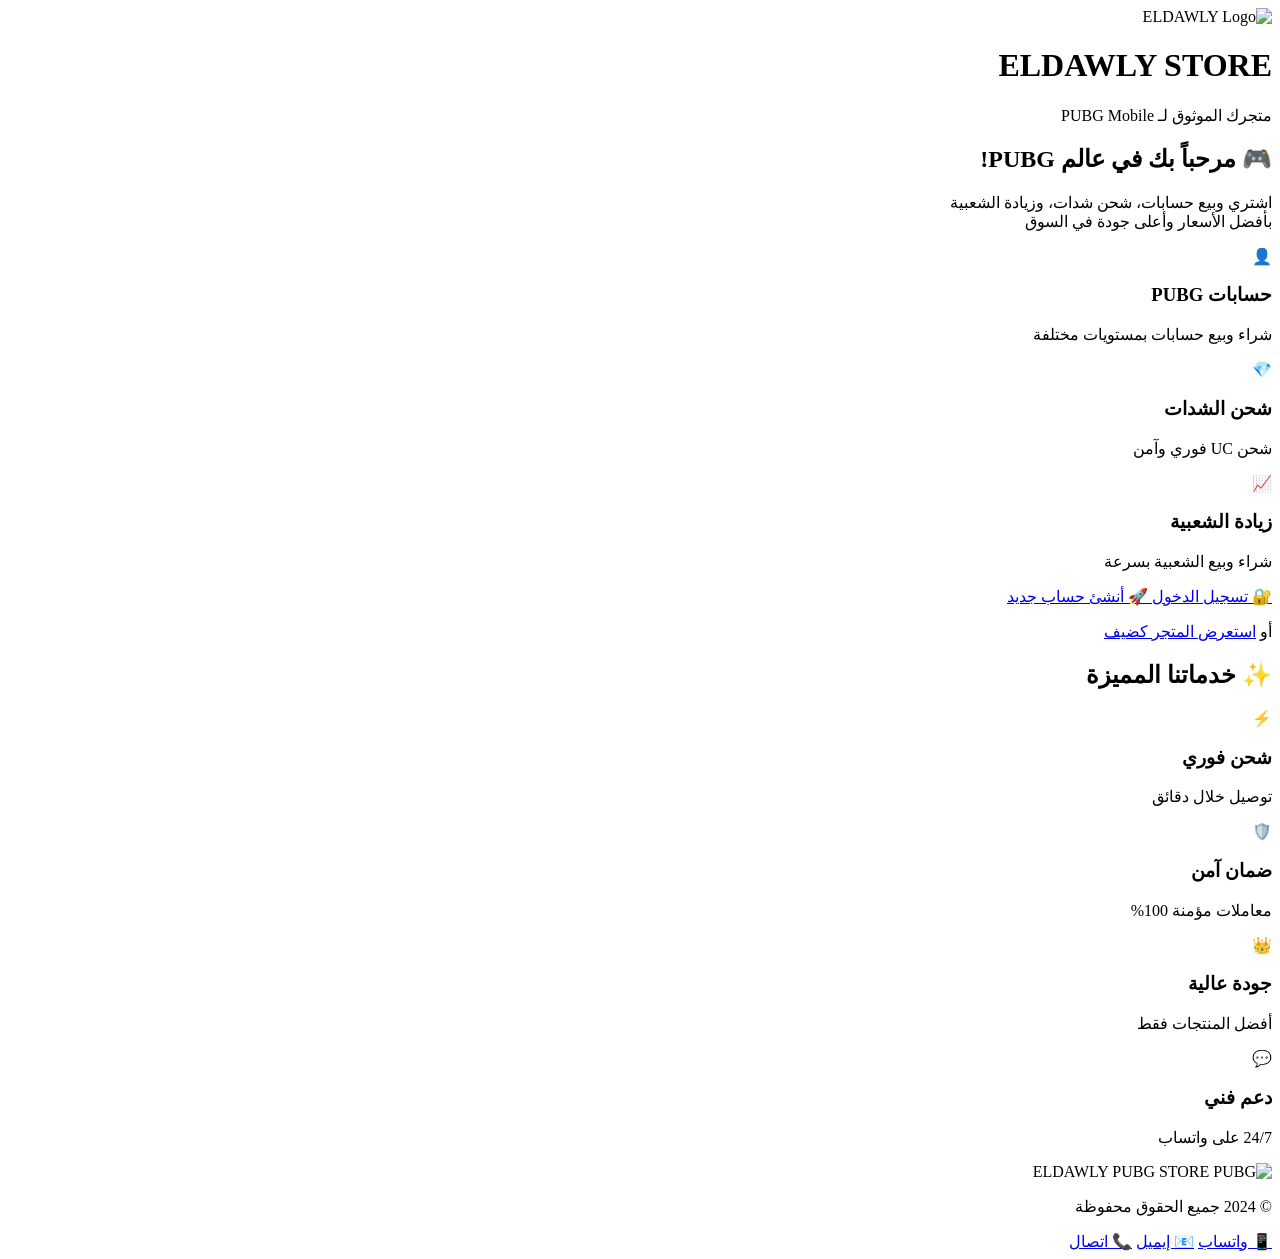
==== welcome.html @ d1674043 "Create welcome.html" ====
<!DOCTYPE html>
<html lang="ar" dir="rtl">
<head>
    <meta charset="UTF-8">
    <meta name="viewport" content="width=device-width, initial-scale=1.0">
    <title>ELDAWLY STORE - مرحباً</title>
    <link rel="stylesheet" href="assets/css/welcome.css">
    <link rel="icon" href="assets/images/favicon.ico">
</head>
<body>
    <!-- خلفية متحركة -->
    <div class="background-animation"></div>
    
    <!-- الشعار الرئيسي -->
    <header class="main-header">
        <div class="logo-section">
            <img src="assets/images/logo.png" alt="ELDAWLY Logo" class="welcome-logo">
            <h1 class="welcome-title">ELDAWLY <span class="highlight">STORE</span></h1>
            <p class="tagline">متجرك الموثوق لـ PUBG Mobile</p>
        </div>
    </header>
    
    <!-- محتوى الترحيب -->
    <main class="welcome-container">
        <div class="welcome-card">
            <h2 class="welcome-message">🎮 مرحباً بك في عالم PUBG!</h2>
            <p class="description">
                اشتري وبيع حسابات، شحن شدات، وزيادة الشعبية<br>
                بأفضل الأسعار وأعلى جودة في السوق
            </p>
            
            <div class="features-grid">
                <div class="feature">
                    <div class="feature-icon">👤</div>
                    <h3>حسابات PUBG</h3>
                    <p>شراء وبيع حسابات بمستويات مختلفة</p>
                </div>
                
                <div class="feature">
                    <div class="feature-icon">💎</div>
                    <h3>شحن الشدات</h3>
                    <p>شحن UC فوري وآمن</p>
                </div>
                
                <div class="feature">
                    <div class="feature-icon">📈</div>
                    <h3>زيادة الشعبية</h3>
                    <p>شراء وبيع الشعبية بسرعة</p>
                </div>
            </div>
            
            <!-- أزرار الاختيار -->
            <div class="action-buttons">
                <a href="login.html" class="btn btn-login">
                    <span class="btn-icon">🔐</span>
                    تسجيل الدخول
                </a>
                
                <a href="register.html" class="btn btn-register">
                    <span class="btn-icon">🚀</span>
                    أنشئ حساب جديد
                </a>
            </div>
            
            <p class="guest-text">
                أو <a href="main-dashboard.html" class="guest-link">استعرض المتجر كضيف</a>
            </p>
        </div>
    </main>
    
    <!-- قسم خدماتنا -->
    <section class="services-section">
        <h2 class="section-title">✨ خدماتنا المميزة</h2>
        <div class="services-grid">
            <div class="service">
                <div class="service-icon">⚡</div>
                <h3>شحن فوري</h3>
                <p>توصيل خلال دقائق</p>
            </div>
            
            <div class="service">
                <div class="service-icon">🛡️</div>
                <h3>ضمان آمن</h3>
                <p>معاملات مؤمنة 100%</p>
            </div>
            
            <div class="service">
                <div class="service-icon">👑</div>
                <h3>جودة عالية</h3>
                <p>أفضل المنتجات فقط</p>
            </div>
            
            <div class="service">
                <div class="service-icon">💬</div>
                <h3>دعم فني</h3>
                <p>24/7 على واتساب</p>
            </div>
        </div>
    </section>
    
    <!-- فوتر -->
    <footer class="welcome-footer">
        <div class="footer-content">
            <div class="footer-logo">
                <img src="assets/images/pubg-logo.png" alt="PUBG" width="40">
                <span>ELDAWLY PUBG STORE</span>
            </div>
            <p class="copyright">© 2024 جميع الحقوق محفوظة</p>
            <div class="social-links">
                <a href="#" class="social-link">📱 واتساب</a>
                <a href="#" class="social-link">📧 إيميل</a>
                <a href="#" class="social-link">📞 اتصال</a>
            </div>
        </div>
    </footer>

    <script src="assets/js/welcome.js"></script>
</body>
</html>
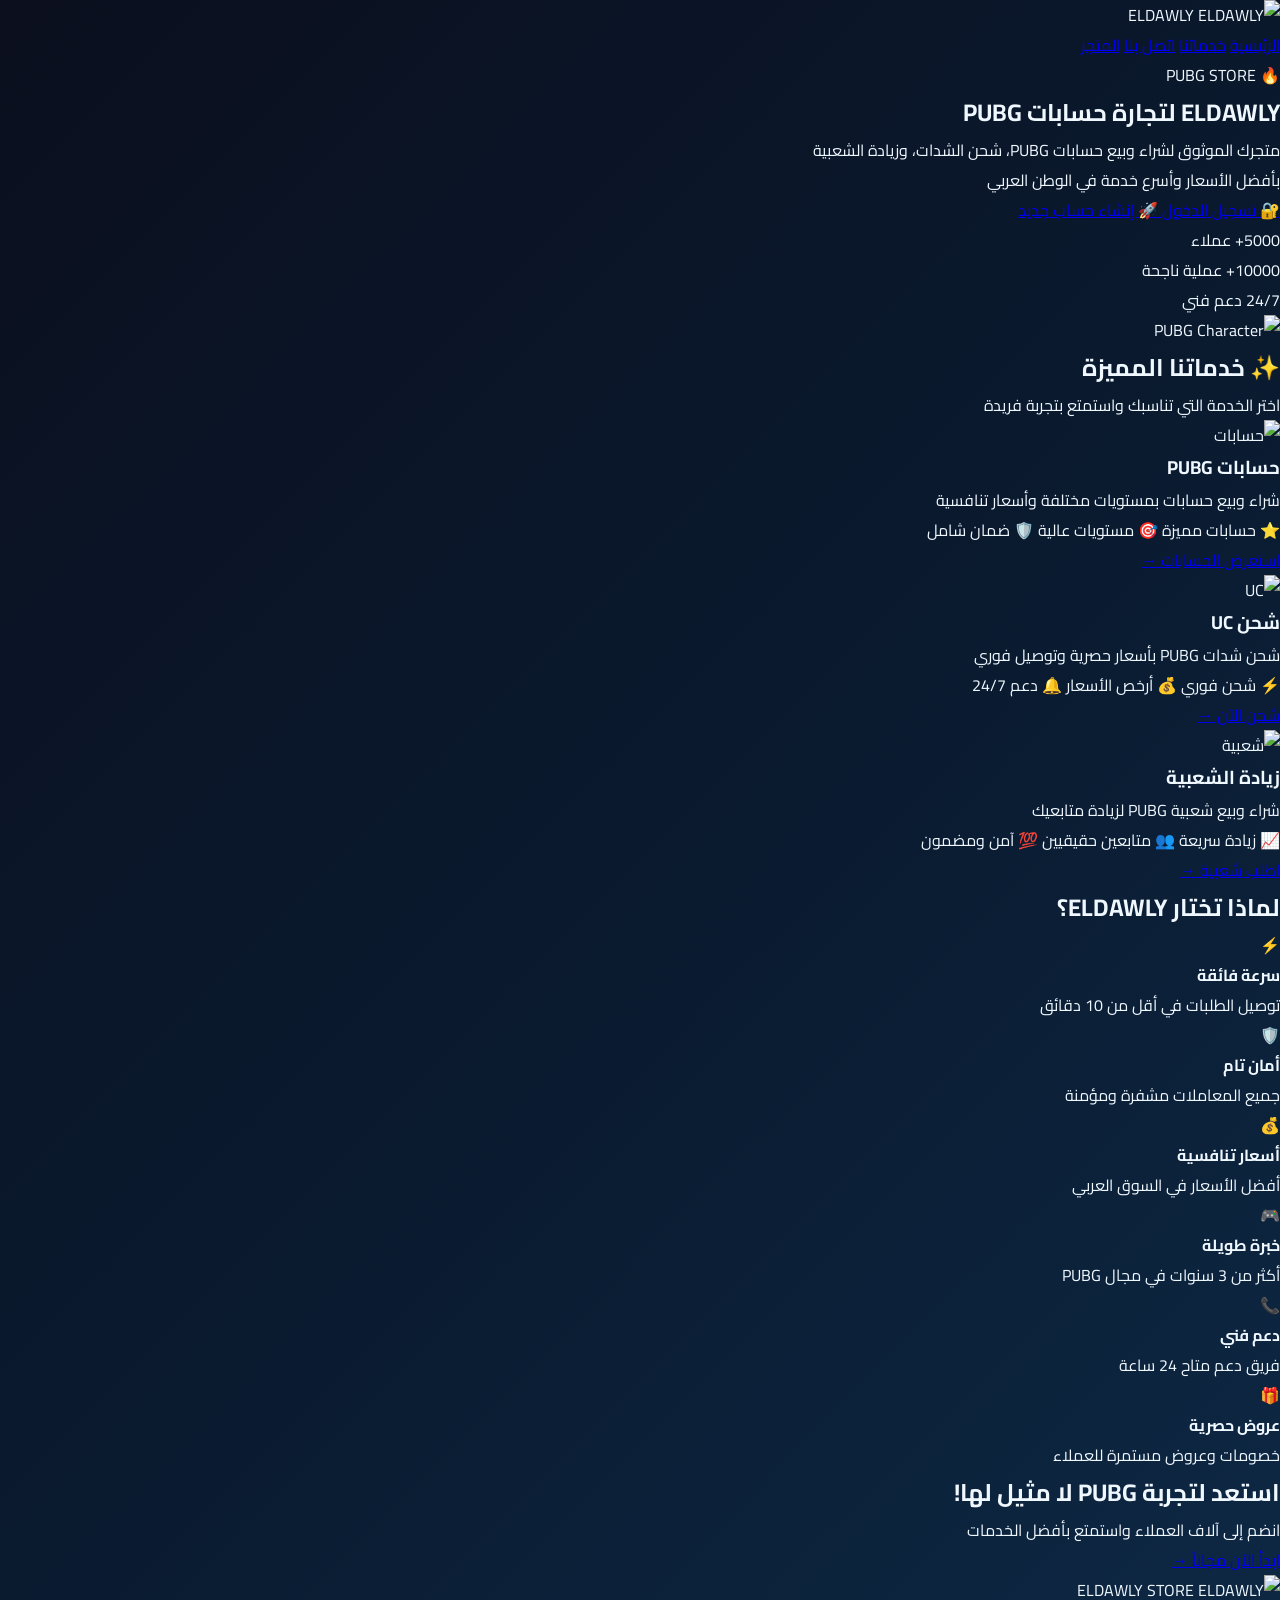
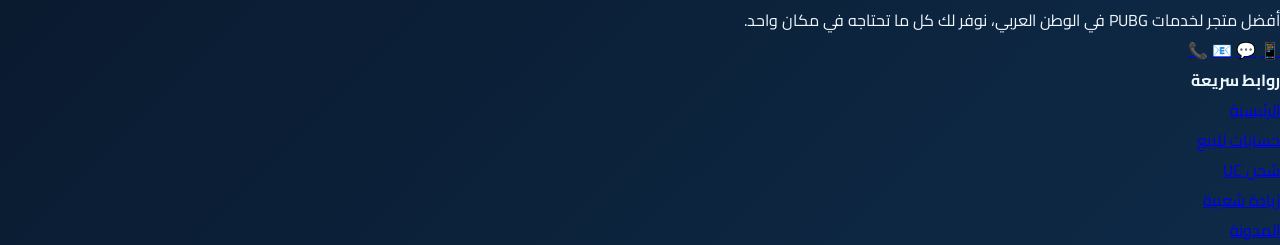
==== commit 9f45c72d: "Update welcome.html" ====
--- a/welcome.html
+++ b/welcome.html
@@ -3,117 +3,240 @@
 <head>
     <meta charset="UTF-8">
     <meta name="viewport" content="width=device-width, initial-scale=1.0">
-    <title>ELDAWLY STORE - مرحباً</title>
+    <title>ELDAWLY | مرحباً</title>
+    <link rel="stylesheet" href="assets/css/style.css">
     <link rel="stylesheet" href="assets/css/welcome.css">
-    <link rel="icon" href="assets/images/favicon.ico">
+    <link rel="icon" type="image/png" href="assets/images/logo.png">
 </head>
 <body>
-    <!-- خلفية متحركة -->
-    <div class="background-animation"></div>
-    
-    <!-- الشعار الرئيسي -->
-    <header class="main-header">
-        <div class="logo-section">
-            <img src="assets/images/logo.png" alt="ELDAWLY Logo" class="welcome-logo">
-            <h1 class="welcome-title">ELDAWLY <span class="highlight">STORE</span></h1>
-            <p class="tagline">متجرك الموثوق لـ PUBG Mobile</p>
+    <!-- جسيمات الخلفية -->
+    <div id="particles-js"></div>
+    
+    <!-- عناصر خلفية -->
+    <div class="welcome-bg">
+        <div class="bg-grid"></div>
+        <div class="bg-glow"></div>
+    </div>
+    
+    <!-- شريط علوي -->
+    <nav class="welcome-nav">
+        <div class="nav-container">
+            <div class="nav-logo">
+                <img src="assets/images/logo.png" alt="ELDAWLY" class="nav-logo-img">
+                <span>ELDAWLY</span>
+            </div>
+            <div class="nav-links">
+                <a href="#" class="nav-link">الرئيسية</a>
+                <a href="#" class="nav-link">خدماتنا</a>
+                <a href="#" class="nav-link">اتصل بنا</a>
+                <a href="#" class="nav-link special">المتجر</a>
+            </div>
         </div>
-    </header>
-    
-    <!-- محتوى الترحيب -->
-    <main class="welcome-container">
-        <div class="welcome-card">
-            <h2 class="welcome-message">🎮 مرحباً بك في عالم PUBG!</h2>
-            <p class="description">
-                اشتري وبيع حسابات، شحن شدات، وزيادة الشعبية<br>
-                بأفضل الأسعار وأعلى جودة في السوق
-            </p>
+    </nav>
+    
+    <!-- المحتوى الرئيسي -->
+    <main class="welcome-main">
+        <!-- قسم الترحيب -->
+        <section class="hero-section">
+            <div class="hero-content">
+                <div class="hero-badge">🔥 PUBG STORE</div>
+                <h1 class="hero-title">
+                    <span class="hero-title-line">ELDAWLY</span>
+                    <span class="hero-title-gradient">لتجارة حسابات PUBG</span>
+                </h1>
+                <p class="hero-description">
+                    متجرك الموثوق لشراء وبيع حسابات PUBG، شحن الشدات، وزيادة الشعبية<br>
+                    بأفضل الأسعار وأسرع خدمة في الوطن العربي
+                </p>
+                
+                <!-- أزرار الإجراء -->
+                <div class="hero-buttons">
+                    <a href="login.html" class="btn btn-primary">
+                        <span class="btn-icon">🔐</span>
+                        تسجيل الدخول
+                    </a>
+                    <a href="register.html" class="btn btn-secondary">
+                        <span class="btn-icon">🚀</span>
+                        إنشاء حساب جديد
+                    </a>
+                </div>
+                
+                <!-- إحصائيات سريعة -->
+                <div class="hero-stats">
+                    <div class="stat-item">
+                        <span class="stat-number">5000+</span>
+                        <span class="stat-label">عملاء</span>
+                    </div>
+                    <div class="stat-item">
+                        <span class="stat-number">10000+</span>
+                        <span class="stat-label">عملية ناجحة</span>
+                    </div>
+                    <div class="stat-item">
+                        <span class="stat-number">24/7</span>
+                        <span class="stat-label">دعم فني</span>
+                    </div>
+                </div>
+            </div>
+            
+            <!-- صورة توضيحية -->
+            <div class="hero-image">
+                <div class="hero-image-glow"></div>
+                <img src="assets/images/pubg-character.png" alt="PUBG Character" class="floating-image">
+            </div>
+        </section>
+        
+        <!-- قسم الخدمات -->
+        <section class="services-section">
+            <div class="section-header">
+                <h2 class="section-title">✨ خدماتنا المميزة</h2>
+                <p class="section-subtitle">اختر الخدمة التي تناسبك واستمتع بتجربة فريدة</p>
+            </div>
+            
+            <div class="services-grid">
+                <!-- بطاقة حسابات -->
+                <div class="service-card" data-service="accounts">
+                    <div class="service-icon-wrapper">
+                        <div class="service-icon-glow"></div>
+                        <img src="assets/icons/account-icon.svg" alt="حسابات" class="service-icon">
+                    </div>
+                    <h3 class="service-title">حسابات PUBG</h3>
+                    <p class="service-description">شراء وبيع حسابات بمستويات مختلفة وأسعار تنافسية</p>
+                    <div class="service-features">
+                        <span class="feature-tag">⭐ حسابات مميزة</span>
+                        <span class="feature-tag">🎯 مستويات عالية</span>
+                        <span class="feature-tag">🛡️ ضمان شامل</span>
+                    </div>
+                    <a href="#" class="service-link">استعرض الحسابات →</a>
+                </div>
+                
+                <!-- بطاقة شدات -->
+                <div class="service-card" data-service="uc">
+                    <div class="service-icon-wrapper">
+                        <div class="service-icon-glow"></div>
+                        <img src="assets/icons/uc-icon.svg" alt="UC" class="service-icon">
+                    </div>
+                    <h3 class="service-title">شحن UC</h3>
+                    <p class="service-description">شحن شدات PUBG بأسعار حصرية وتوصيل فوري</p>
+                    <div class="service-features">
+                        <span class="feature-tag">⚡ شحن فوري</span>
+                        <span class="feature-tag">💰 أرخص الأسعار</span>
+                        <span class="feature-tag">🔔 دعم 24/7</span>
+                    </div>
+                    <a href="#" class="service-link">شحن الآن →</a>
+                </div>
+                
+                <!-- بطاقة شعبية -->
+                <div class="service-card" data-service="popularity">
+                    <div class="service-icon-wrapper">
+                        <div class="service-icon-glow"></div>
+                        <img src="assets/icons/popularity-icon.svg" alt="شعبية" class="service-icon">
+                    </div>
+                    <h3 class="service-title">زيادة الشعبية</h3>
+                    <p class="service-description">شراء وبيع شعبية PUBG لزيادة متابعيك</p>
+                    <div class="service-features">
+                        <span class="feature-tag">📈 زيادة سريعة</span>
+                        <span class="feature-tag">👥 متابعين حقيقيين</span>
+                        <span class="feature-tag">💯 آمن ومضمون</span>
+                    </div>
+                    <a href="#" class="service-link">اطلب شعبية →</a>
+                </div>
+            </div>
+        </section>
+        
+        <!-- قسم المزايا -->
+        <section class="features-section">
+            <h2 class="section-title centered">لماذا تختار ELDAWLY؟</h2>
             
             <div class="features-grid">
-                <div class="feature">
-                    <div class="feature-icon">👤</div>
-                    <h3>حسابات PUBG</h3>
-                    <p>شراء وبيع حسابات بمستويات مختلفة</p>
-                </div>
-                
-                <div class="feature">
-                    <div class="feature-icon">💎</div>
-                    <h3>شحن الشدات</h3>
-                    <p>شحن UC فوري وآمن</p>
-                </div>
-                
-                <div class="feature">
-                    <div class="feature-icon">📈</div>
-                    <h3>زيادة الشعبية</h3>
-                    <p>شراء وبيع الشعبية بسرعة</p>
-                </div>
-            </div>
-            
-            <!-- أزرار الاختيار -->
-            <div class="action-buttons">
-                <a href="login.html" class="btn btn-login">
-                    <span class="btn-icon">🔐</span>
-                    تسجيل الدخول
+                <div class="feature-item">
+                    <div class="feature-icon-circle">
+                        <span>⚡</span>
+                    </div>
+                    <h4>سرعة فائقة</h4>
+                    <p>توصيل الطلبات في أقل من 10 دقائق</p>
+                </div>
+                
+                <div class="feature-item">
+                    <div class="feature-icon-circle">
+                        <span>🛡️</span>
+                    </div>
+                    <h4>أمان تام</h4>
+                    <p>جميع المعاملات مشفرة ومؤمنة</p>
+                </div>
+                
+                <div class="feature-item">
+                    <div class="feature-icon-circle">
+                        <span>💰</span>
+                    </div>
+                    <h4>أسعار تنافسية</h4>
+                    <p>أفضل الأسعار في السوق العربي</p>
+                </div>
+                
+                <div class="feature-item">
+                    <div class="feature-icon-circle">
+                        <span>🎮</span>
+                    </div>
+                    <h4>خبرة طويلة</h4>
+                    <p>أكثر من 3 سنوات في مجال PUBG</p>
+                </div>
+                
+                <div class="feature-item">
+                    <div class="feature-icon-circle">
+                        <span>📞</span>
+                    </div>
+                    <h4>دعم فني</h4>
+                    <p>فريق دعم متاح 24 ساعة</p>
+                </div>
+                
+                <div class="feature-item">
+                    <div class="feature-icon-circle">
+                        <span>🎁</span>
+                    </div>
+                    <h4>عروض حصرية</h4>
+                    <p>خصومات وعروض مستمرة للعملاء</p>
+                </div>
+            </div>
+        </section>
+        
+        <!-- قسم التطبيق -->
+        <section class="cta-section">
+            <div class="cta-content">
+                <h2>استعد لتجربة PUBG لا مثيل لها!</h2>
+                <p>انضم إلى آلاف العملاء واستمتع بأفضل الخدمات</p>
+                <a href="register.html" class="btn btn-cta">
+                    ابدأ الآن مجاناً
+                    <span class="btn-arrow">→</span>
                 </a>
-                
-                <a href="register.html" class="btn btn-register">
-                    <span class="btn-icon">🚀</span>
-                    أنشئ حساب جديد
-                </a>
-            </div>
-            
-            <p class="guest-text">
-                أو <a href="main-dashboard.html" class="guest-link">استعرض المتجر كضيف</a>
-            </p>
-        </div>
+            </div>
+        </section>
     </main>
     
-    <!-- قسم خدماتنا -->
-    <section class="services-section">
-        <h2 class="section-title">✨ خدماتنا المميزة</h2>
-        <div class="services-grid">
-            <div class="service">
-                <div class="service-icon">⚡</div>
-                <h3>شحن فوري</h3>
-                <p>توصيل خلال دقائق</p>
-            </div>
-            
-            <div class="service">
-                <div class="service-icon">🛡️</div>
-                <h3>ضمان آمن</h3>
-                <p>معاملات مؤمنة 100%</p>
-            </div>
-            
-            <div class="service">
-                <div class="service-icon">👑</div>
-                <h3>جودة عالية</h3>
-                <p>أفضل المنتجات فقط</p>
-            </div>
-            
-            <div class="service">
-                <div class="service-icon">💬</div>
-                <h3>دعم فني</h3>
-                <p>24/7 على واتساب</p>
-            </div>
-        </div>
-    </section>
-    
-    <!-- فوتر -->
+    <!-- الفوتر -->
     <footer class="welcome-footer">
         <div class="footer-content">
-            <div class="footer-logo">
-                <img src="assets/images/pubg-logo.png" alt="PUBG" width="40">
-                <span>ELDAWLY PUBG STORE</span>
-            </div>
-            <p class="copyright">© 2024 جميع الحقوق محفوظة</p>
-            <div class="social-links">
-                <a href="#" class="social-link">📱 واتساب</a>
-                <a href="#" class="social-link">📧 إيميل</a>
-                <a href="#" class="social-link">📞 اتصال</a>
-            </div>
-        </div>
-    </footer>
-
-    <script src="assets/js/welcome.js"></script>
-</body>
-</html>
+            <div class="footer-section">
+                <div class="footer-logo">
+                    <img src="assets/images/logo.png" alt="ELDAWLY">
+                    <span>ELDAWLY STORE</span>
+                </div>
+                <p class="footer-description">أفضل متجر لخدمات PUBG في الوطن العربي، نوفر لك كل ما تحتاجه في مكان واحد.</p>
+                <div class="social-icons">
+                    <a href="#" class="social-icon">📱</a>
+                    <a href="#" class="social-icon">💬</a>
+                    <a href="#" class="social-icon">📧</a>
+                    <a href="#" class="social-icon">📞</a>
+                </div>
+            </div>
+            
+            <div class="footer-section">
+                <h4>روابط سريعة</h4>
+                <ul class="footer-links">
+                    <li><a href="#">الرئيسية</a></li>
+                    <li><a href="#">حسابات للبيع</a></li>
+                    <li><a href="#">شحن UC</a></li>
+                    <li><a href="#">زيادة شعبية</a></li>
+                    <li><a href="#">المدونة</a></li>
+                </ul>
+            </div>
+            
+            <div
--- a/assets/css/style.css
+++ b/assets/css/style.css
@@ -0,0 +1,79 @@
+/* style.css - التنسيقات المشتركة */
+
+/* استيراد خطوط عصرية */
+@import url('https://fonts.googleapis.com/css2?family=Cairo:wght@300;400;600;700;900&display=swap');
+
+/* متغيرات الألوان - تدرجات زرقاء مذهلة */
+:root {
+    --primary-dark: #0B0F1E;      /* أسود مزرق عميق */
+    --primary-deep: #0A1A2F;      /* أزرق غامق جداً */
+    --primary-navy: #0E2A47;      /* أزرق داكن */
+    --primary-blue: #1A4B7A;      /* أزرق متوسط */
+    --primary-light: #2E7EB0;     /* أزرق فاتح */
+    --primary-glow: #3A9BDF;       /* أزرق متوهج */
+    --accent-cyan: #00E5FF;        /* سيان نيون */
+    --accent-blue: #2979FF;        /* أزرق ناصع */
+    --glow-effect: #4DB8FF;        /* توهج أزرق */
+    --text-light: #F0F8FF;         /* نص فاتح */
+    --text-dim: #B0D0FF;           /* نص خافت */
+    --glass-bg: rgba(16, 30, 50, 0.7);
+    --glass-border: rgba(0, 229, 255, 0.3);
+}
+
+/* reset وتنسيقات أساسية */
+* {
+    margin: 0;
+    padding: 0;
+    box-sizing: border-box;
+}
+
+body {
+    font-family: 'Cairo', sans-serif;
+    background: linear-gradient(135deg, var(--primary-dark), var(--primary-deep), var(--primary-navy));
+    color: var(--text-light);
+    min-height: 100vh;
+    overflow-x: hidden;
+    position: relative;
+}
+
+/* خلفية متحركة بالجسيمات */
+#particles-js {
+    position: fixed;
+    top: 0;
+    left: 0;
+    width: 100%;
+    height: 100%;
+    z-index: -1;
+}
+
+/* تأثير الزجاج المطور */
+.glass-card {
+    background: rgba(10, 25, 47, 0.3);
+    backdrop-filter: blur(12px);
+    -webkit-backdrop-filter: blur(12px);
+    border: 1px solid rgba(0, 229, 255, 0.15);
+    border-radius: 20px;
+    box-shadow: 0 8px 32px rgba(0, 0, 0, 0.4);
+}
+
+/* أنيميشن شائع */
+@keyframes float {
+    0%, 100% { transform: translateY(0px); }
+    50% { transform: translateY(-10px); }
+}
+
+@keyframes pulse-glow {
+    0%, 100% { filter: drop-shadow(0 0 15px rgba(0, 229, 255, 0.5)); }
+    50% { filter: drop-shadow(0 0 30px rgba(41, 121, 255, 0.8)); }
+}
+
+@keyframes rotate {
+    from { transform: rotate(0deg); }
+    to { transform: rotate(360deg); }
+}
+
+@keyframes shine {
+    0% { left: -100%; }
+    20% { left: 100%; }
+    100% { left: 100%; }
+}
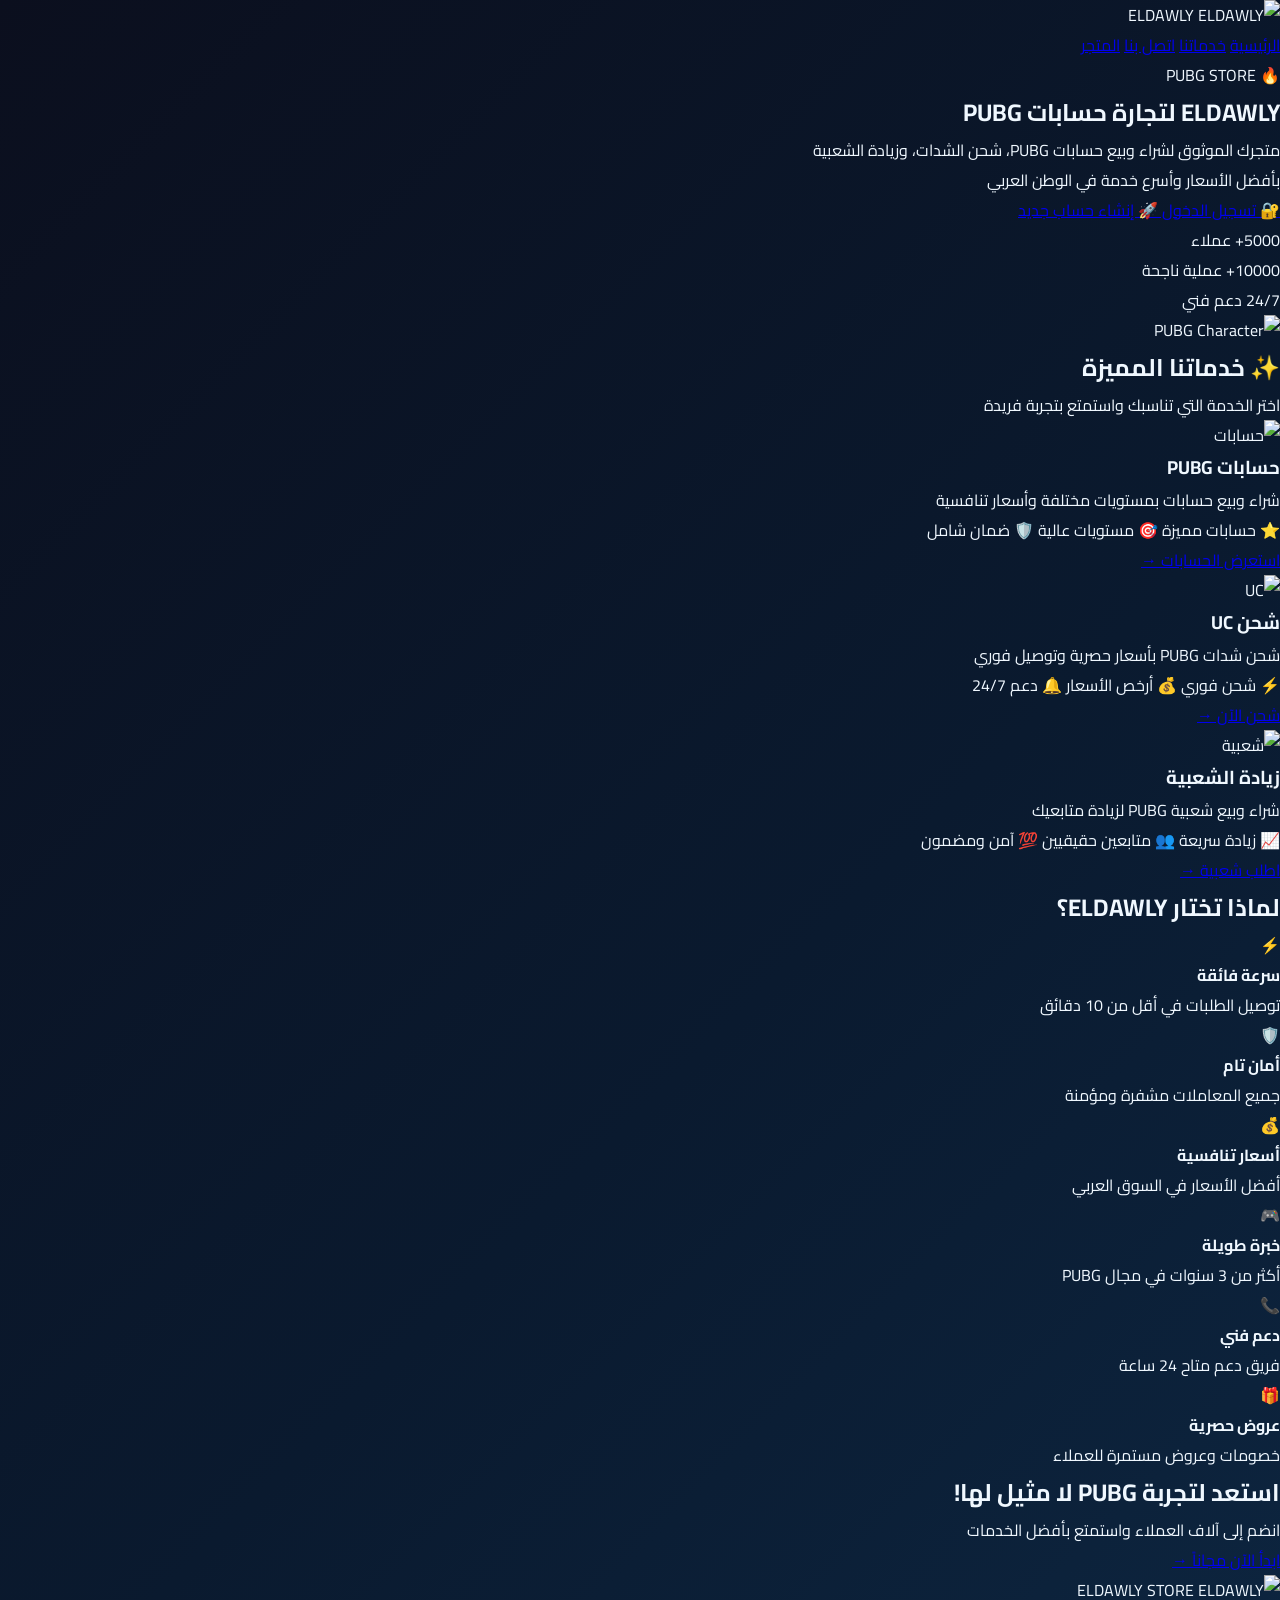
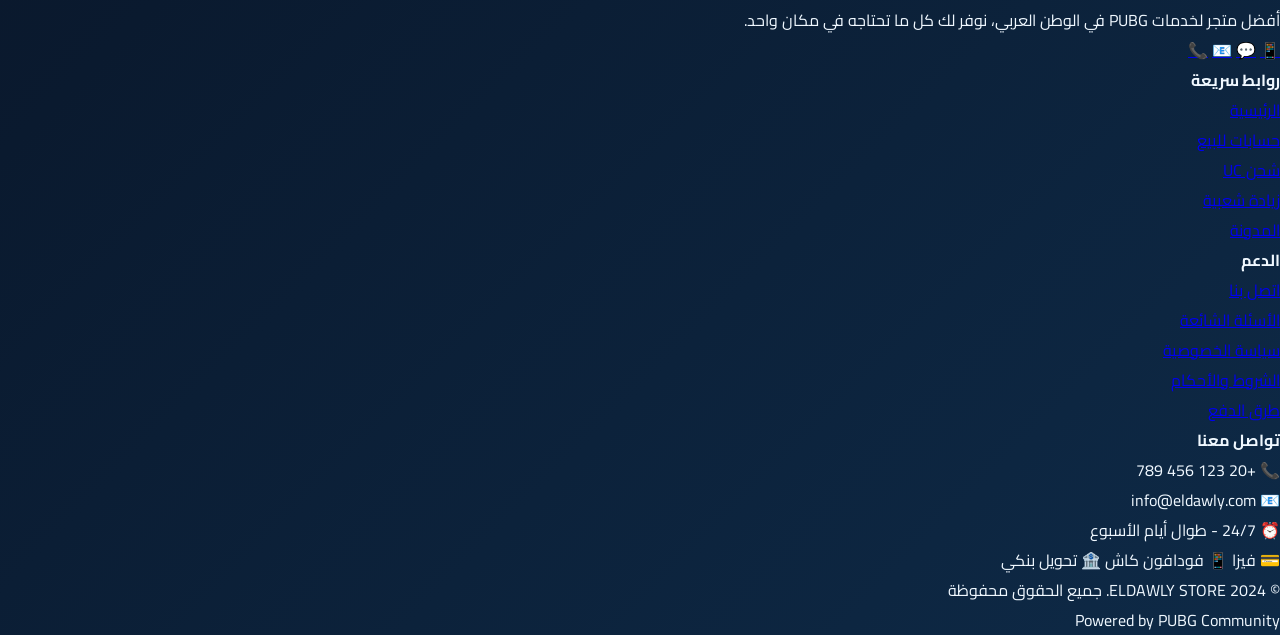
==== commit d7f54b2c: "Update welcome.html" ====
--- a/welcome.html
+++ b/welcome.html
@@ -239,4 +239,39 @@
                 </ul>
             </div>
             
-            <div
+            <div class="footer-section">
+                <h4>الدعم</h4>
+                <ul class="footer-links">
+                    <li><a href="#">اتصل بنا</a></li>
+                    <li><a href="#">الأسئلة الشائعة</a></li>
+                    <li><a href="#">سياسة الخصوصية</a></li>
+                    <li><a href="#">الشروط والأحكام</a></li>
+                    <li><a href="#">طرق الدفع</a></li>
+                </ul>
+            </div>
+            
+            <div class="footer-section">
+                <h4>تواصل معنا</h4>
+                <div class="contact-info">
+                    <p>📞 +20 123 456 789</p>
+                    <p>📧 info@eldawly.com</p>
+                    <p>⏰ 24/7 - طوال أيام الأسبوع</p>
+                </div>
+                <div class="payment-methods">
+                    <span>💳 فيزا</span>
+                    <span>📱 فودافون كاش</span>
+                    <span>🏦 تحويل بنكي</span>
+                </div>
+            </div>
+        </div>
+        
+        <div class="footer-bottom">
+            <p>© 2024 ELDAWLY STORE. جميع الحقوق محفوظة</p>
+            <p>Powered by PUBG Community</p>
+        </div>
+    </footer>
+
+    <script src="https://cdn.jsdelivr.net/particles.js/2.0.0/particles.min.js"></script>
+    <script src="assets/js/welcome.js"></script>
+</body>
+</html>
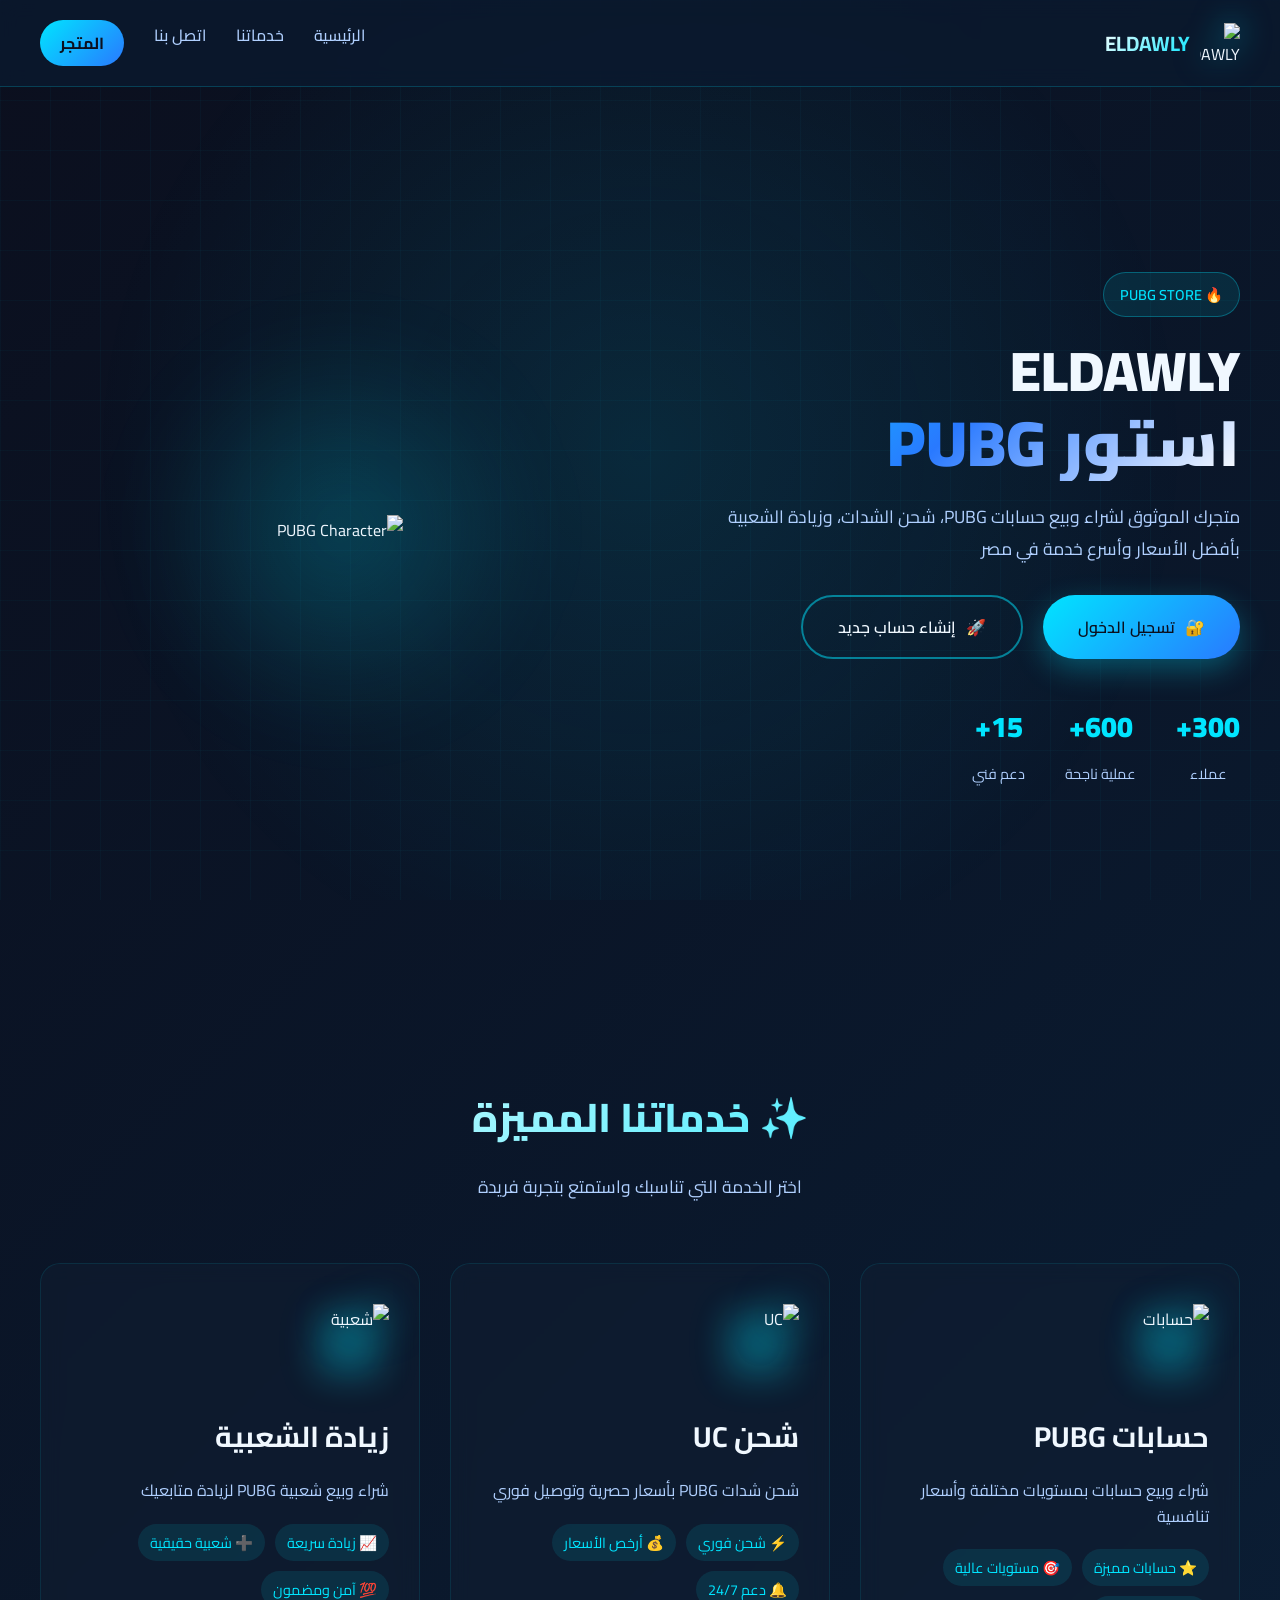
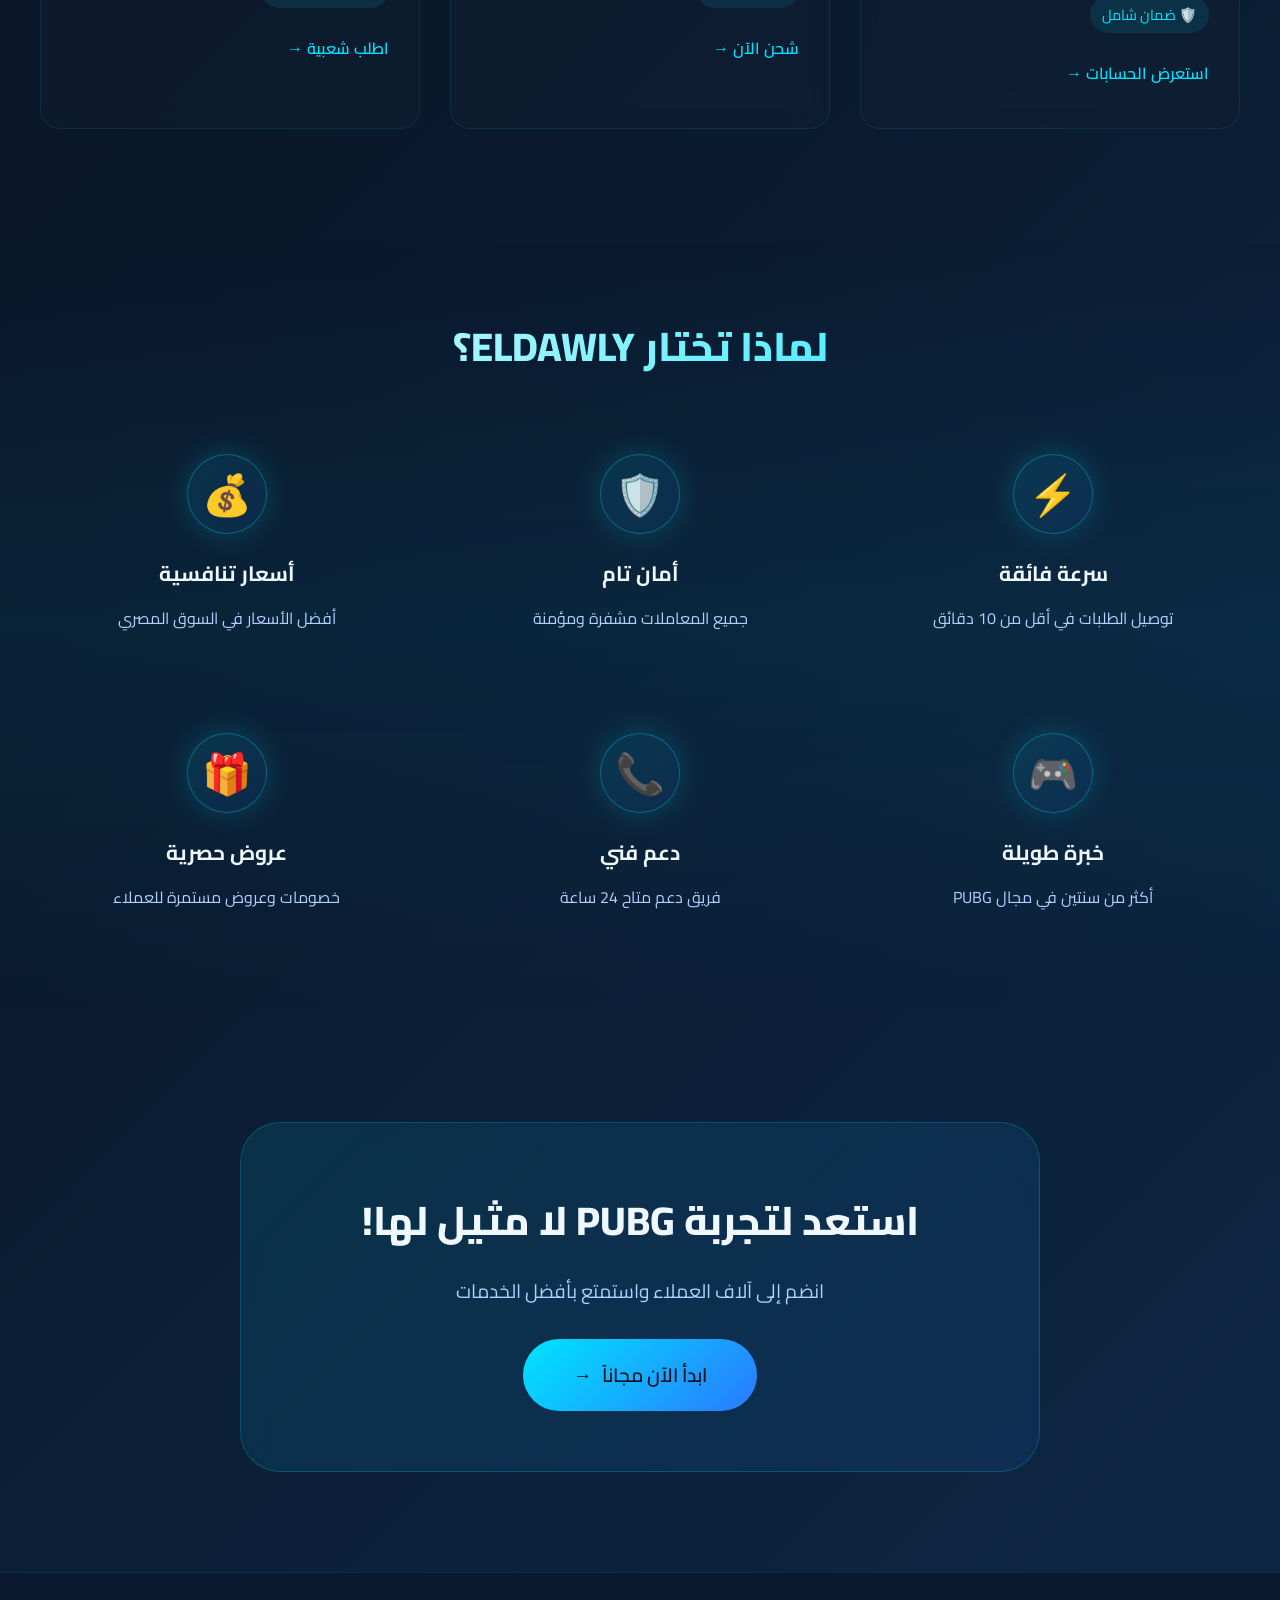
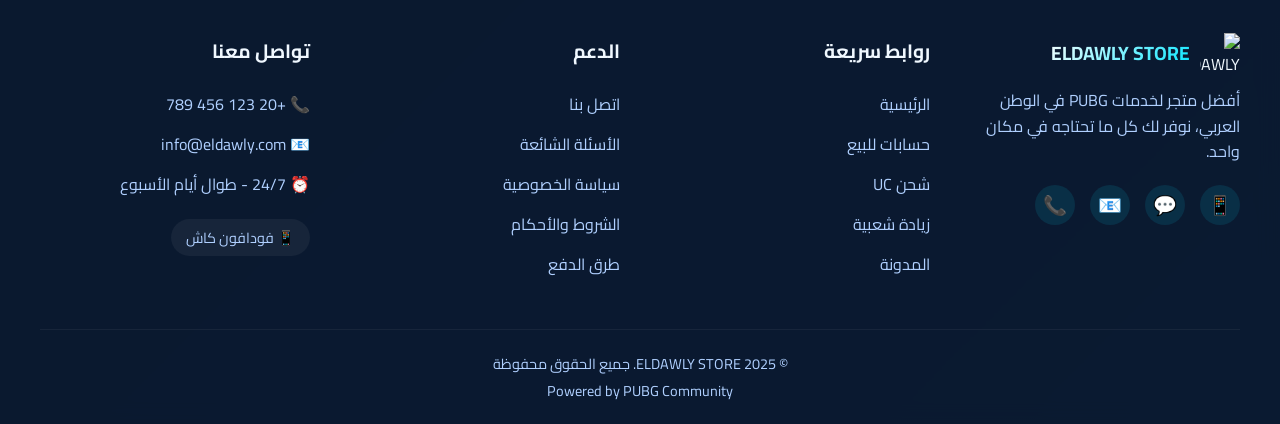
==== commit bbd239d0: "Update welcome.html" ====
--- a/welcome.html
+++ b/welcome.html
@@ -42,11 +42,11 @@
                 <div class="hero-badge">🔥 PUBG STORE</div>
                 <h1 class="hero-title">
                     <span class="hero-title-line">ELDAWLY</span>
-                    <span class="hero-title-gradient">لتجارة حسابات PUBG</span>
+                    <span class="hero-title-gradient"> استور PUBG</span>
                 </h1>
                 <p class="hero-description">
                     متجرك الموثوق لشراء وبيع حسابات PUBG، شحن الشدات، وزيادة الشعبية<br>
-                    بأفضل الأسعار وأسرع خدمة في الوطن العربي
+                    بأفضل الأسعار وأسرع خدمة في مصر
                 </p>
                 
                 <!-- أزرار الإجراء -->
@@ -64,11 +64,11 @@
                 <!-- إحصائيات سريعة -->
                 <div class="hero-stats">
                     <div class="stat-item">
-                        <span class="stat-number">5000+</span>
+                        <span class="stat-number">500+</span>
                         <span class="stat-label">عملاء</span>
                     </div>
                     <div class="stat-item">
-                        <span class="stat-number">10000+</span>
+                        <span class="stat-number">1000+</span>
                         <span class="stat-label">عملية ناجحة</span>
                     </div>
                     <div class="stat-item">
@@ -135,7 +135,7 @@
                     <p class="service-description">شراء وبيع شعبية PUBG لزيادة متابعيك</p>
                     <div class="service-features">
                         <span class="feature-tag">📈 زيادة سريعة</span>
-                        <span class="feature-tag">👥 متابعين حقيقيين</span>
+                        <span class="feature-tag">➕  شعبية حقيقية</span>
                         <span class="feature-tag">💯 آمن ومضمون</span>
                     </div>
                     <a href="#" class="service-link">اطلب شعبية →</a>
@@ -169,7 +169,7 @@
                         <span>💰</span>
                     </div>
                     <h4>أسعار تنافسية</h4>
-                    <p>أفضل الأسعار في السوق العربي</p>
+                    <p>أفضل الأسعار في السوق المصري</p>
                 </div>
                 
                 <div class="feature-item">
@@ -177,7 +177,7 @@
                         <span>🎮</span>
                     </div>
                     <h4>خبرة طويلة</h4>
-                    <p>أكثر من 3 سنوات في مجال PUBG</p>
+                    <p>أكثر من سنتين في مجال PUBG</p>
                 </div>
                 
                 <div class="feature-item">
@@ -258,15 +258,13 @@
                     <p>⏰ 24/7 - طوال أيام الأسبوع</p>
                 </div>
                 <div class="payment-methods">
-                    <span>💳 فيزا</span>
                     <span>📱 فودافون كاش</span>
-                    <span>🏦 تحويل بنكي</span>
                 </div>
             </div>
         </div>
         
         <div class="footer-bottom">
-            <p>© 2024 ELDAWLY STORE. جميع الحقوق محفوظة</p>
+            <p>© 2025 ELDAWLY STORE. جميع الحقوق محفوظة</p>
             <p>Powered by PUBG Community</p>
         </div>
     </footer>
--- a/assets/css/welcome.css
+++ b/assets/css/welcome.css
@@ -0,0 +1,748 @@
+/* welcome.css - تصميم متطور ومذهل */
+
+/* خلفية الصفحة */
+.welcome-bg {
+    position: fixed;
+    top: 0;
+    left: 0;
+    width: 100%;
+    height: 100%;
+    z-index: -1;
+    overflow: hidden;
+}
+
+.bg-grid {
+    position: absolute;
+    top: 0;
+    left: 0;
+    width: 100%;
+    height: 100%;
+    background-image: 
+        linear-gradient(rgba(0, 229, 255, 0.03) 1px, transparent 1px),
+        linear-gradient(90deg, rgba(0, 229, 255, 0.03) 1px, transparent 1px);
+    background-size: 50px 50px;
+    animation: gridMove 20s linear infinite;
+}
+
+.bg-glow {
+    position: absolute;
+    top: 50%;
+    left: 50%;
+    transform: translate(-50%, -50%);
+    width: 100%;
+    height: 100%;
+    background: radial-gradient(circle at center, rgba(0, 229, 255, 0.1) 0%, transparent 70%);
+}
+
+@keyframes gridMove {
+    0% { transform: translate(0, 0); }
+    100% { transform: translate(50px, 50px); }
+}
+
+/* شريط التنقل */
+.welcome-nav {
+    position: fixed;
+    top: 0;
+    left: 0;
+    width: 100%;
+    padding: 20px 0;
+    background: rgba(10, 25, 47, 0.8);
+    backdrop-filter: blur(10px);
+    z-index: 100;
+    border-bottom: 1px solid rgba(0, 229, 255, 0.2);
+}
+
+.nav-container {
+    max-width: 1400px;
+    margin: 0 auto;
+    display: flex;
+    justify-content: space-between;
+    align-items: center;
+    padding: 0 40px;
+}
+
+.nav-logo {
+    display: flex;
+    align-items: center;
+    gap: 10px;
+}
+
+.nav-logo-img {
+    width: 40px;
+    height: 40px;
+    filter: drop-shadow(0 0 15px rgba(0, 229, 255, 0.5));
+}
+
+.nav-logo span {
+    font-size: 1.3rem;
+    font-weight: 700;
+    background: linear-gradient(135deg, #fff, var(--accent-cyan));
+    -webkit-background-clip: text;
+    -webkit-text-fill-color: transparent;
+}
+
+.nav-links {
+    display: flex;
+    gap: 30px;
+}
+
+.nav-link {
+    color: var(--text-dim);
+    text-decoration: none;
+    font-size: 1rem;
+    font-weight: 500;
+    transition: all 0.3s;
+    position: relative;
+}
+
+.nav-link::after {
+    content: '';
+    position: absolute;
+    bottom: -5px;
+    left: 0;
+    width: 0;
+    height: 2px;
+    background: linear-gradient(90deg, var(--accent-cyan), transparent);
+    transition: width 0.3s;
+}
+
+.nav-link:hover {
+    color: var(--text-light);
+}
+
+.nav-link:hover::after {
+    width: 100%;
+}
+
+.nav-link.special {
+    background: linear-gradient(135deg, var(--accent-cyan), var(--accent-blue));
+    color: var(--primary-dark);
+    padding: 8px 20px;
+    border-radius: 50px;
+    font-weight: 700;
+}
+
+.nav-link.special::after {
+    display: none;
+}
+
+/* القسم الرئيسي */
+.welcome-main {
+    margin-top: 80px;
+}
+
+.hero-section {
+    min-height: 100vh;
+    display: flex;
+    align-items: center;
+    justify-content: space-between;
+    padding: 0 40px;
+    max-width: 1400px;
+    margin: 0 auto;
+    position: relative;
+}
+
+.hero-content {
+    flex: 1;
+    max-width: 600px;
+}
+
+.hero-badge {
+    display: inline-block;
+    padding: 8px 16px;
+    background: rgba(0, 229, 255, 0.1);
+    border: 1px solid rgba(0, 229, 255, 0.3);
+    border-radius: 50px;
+    color: var(--accent-cyan);
+    font-size: 0.9rem;
+    font-weight: 600;
+    margin-bottom: 20px;
+}
+
+.hero-title {
+    font-size: 3.5rem;
+    font-weight: 900;
+    line-height: 1.2;
+    margin-bottom: 20px;
+}
+
+.hero-title-line {
+    display: block;
+    color: var(--text-light);
+}
+
+.hero-title-gradient {
+    display: block;
+    background: linear-gradient(135deg, var(--accent-cyan), var(--accent-blue), #fff);
+    -webkit-background-clip: text;
+    -webkit-text-fill-color: transparent;
+    background-clip: text;
+    font-size: 4rem;
+}
+
+.hero-description {
+    color: var(--text-dim);
+    font-size: 1.1rem;
+    line-height: 1.8;
+    margin-bottom: 30px;
+}
+
+.hero-buttons {
+    display: flex;
+    gap: 20px;
+    margin-bottom: 40px;
+}
+
+.btn {
+    padding: 15px 35px;
+    border-radius: 50px;
+    text-decoration: none;
+    font-weight: 600;
+    display: inline-flex;
+    align-items: center;
+    gap: 10px;
+    transition: all 0.3s;
+    position: relative;
+    overflow: hidden;
+}
+
+.btn::before {
+    content: '';
+    position: absolute;
+    top: 0;
+    left: -100%;
+    width: 100%;
+    height: 100%;
+    background: linear-gradient(90deg, transparent, rgba(255, 255, 255, 0.2), transparent);
+    transition: left 0.5s;
+}
+
+.btn:hover::before {
+    left: 100%;
+}
+
+.btn-primary {
+    background: linear-gradient(135deg, var(--accent-cyan), var(--accent-blue));
+    color: var(--primary-dark);
+    box-shadow: 0 10px 30px rgba(0, 229, 255, 0.3);
+}
+
+.btn-primary:hover {
+    transform: translateY(-3px);
+    box-shadow: 0 15px 40px rgba(0, 229, 255, 0.4);
+}
+
+.btn-secondary {
+    background: transparent;
+    color: var(--text-light);
+    border: 2px solid rgba(0, 229, 255, 0.5);
+}
+
+.btn-secondary:hover {
+    background: rgba(0, 229, 255, 0.1);
+    border-color: var(--accent-cyan);
+    transform: translateY(-3px);
+}
+
+.hero-stats {
+    display: flex;
+    gap: 40px;
+}
+
+.stat-item {
+    text-align: center;
+}
+
+.stat-number {
+    display: block;
+    font-size: 1.8rem;
+    font-weight: 900;
+    color: var(--accent-cyan);
+    margin-bottom: 5px;
+}
+
+.stat-label {
+    color: var(--text-dim);
+    font-size: 0.9rem;
+}
+
+.hero-image {
+    flex: 1;
+    position: relative;
+    display: flex;
+    justify-content: center;
+    align-items: center;
+}
+
+.hero-image-glow {
+    position: absolute;
+    width: 400px;
+    height: 400px;
+    background: radial-gradient(circle, rgba(0, 229, 255, 0.2), transparent 70%);
+    filter: blur(40px);
+    animation: pulse 3s infinite;
+}
+
+.floating-image {
+    max-width: 500px;
+    position: relative;
+    z-index: 2;
+    animation: float 6s ease-in-out infinite;
+    filter: drop-shadow(0 0 50px rgba(0, 229, 255, 0.3));
+}
+
+/* قسم الخدمات */
+.services-section {
+    padding: 100px 40px;
+    max-width: 1400px;
+    margin: 0 auto;
+}
+
+.section-header {
+    text-align: center;
+    margin-bottom: 60px;
+}
+
+.section-title {
+    font-size: 2.5rem;
+    font-weight: 800;
+    margin-bottom: 15px;
+    background: linear-gradient(135deg, #fff, var(--accent-cyan));
+    -webkit-background-clip: text;
+    -webkit-text-fill-color: transparent;
+}
+
+.section-title.centered {
+    text-align: center;
+    margin-bottom: 40px;
+}
+
+.section-subtitle {
+    color: var(--text-dim);
+    font-size: 1.1rem;
+}
+
+.services-grid {
+    display: grid;
+    grid-template-columns: repeat(auto-fit, minmax(350px, 1fr));
+    gap: 30px;
+}
+
+.service-card {
+    background: rgba(16, 30, 50, 0.5);
+    backdrop-filter: blur(10px);
+    border: 1px solid rgba(0, 229, 255, 0.1);
+    border-radius: 20px;
+    padding: 40px 30px;
+    transition: all 0.3s;
+    position: relative;
+    overflow: hidden;
+}
+
+.service-card::before {
+    content: '';
+    position: absolute;
+    top: 0;
+    left: 0;
+    width: 100%;
+    height: 100%;
+    background: radial-gradient(circle at top right, rgba(0, 229, 255, 0.1), transparent);
+    opacity: 0;
+    transition: opacity 0.3s;
+}
+
+.service-card:hover {
+    transform: translateY(-10px);
+    border-color: rgba(0, 229, 255, 0.3);
+    box-shadow: 0 20px 40px rgba(0, 0, 0, 0.4), 0 0 0 2px rgba(0, 229, 255, 0.1);
+}
+
+.service-card:hover::before {
+    opacity: 1;
+}
+
+.service-icon-wrapper {
+    position: relative;
+    width: 80px;
+    height: 80px;
+    margin-bottom: 25px;
+}
+
+.service-icon-glow {
+    position: absolute;
+    width: 100%;
+    height: 100%;
+    background: radial-gradient(circle, rgba(0, 229, 255, 0.4), transparent);
+    filter: blur(15px);
+    animation: pulse 2s infinite;
+}
+
+.service-icon {
+    width: 80px;
+    height: 80px;
+    position: relative;
+    z-index: 2;
+    filter: drop-shadow(0 0 20px rgba(0, 229, 255, 0.5));
+}
+
+.service-title {
+    font-size: 1.8rem;
+    font-weight: 700;
+    margin-bottom: 15px;
+    color: var(--text-light);
+}
+
+.service-description {
+    color: var(--text-dim);
+    line-height: 1.6;
+    margin-bottom: 20px;
+}
+
+.service-features {
+    display: flex;
+    flex-wrap: wrap;
+    gap: 10px;
+    margin-bottom: 25px;
+}
+
+.feature-tag {
+    padding: 5px 12px;
+    background: rgba(0, 229, 255, 0.1);
+    border-radius: 50px;
+    font-size: 0.9rem;
+    color: var(--accent-cyan);
+}
+
+.service-link {
+    color: var(--accent-cyan);
+    text-decoration: none;
+    font-weight: 600;
+    display: inline-flex;
+    align-items: center;
+    transition: all 0.3s;
+}
+
+.service-link:hover {
+    transform: translateX(10px);
+    color: var(--text-light);
+}
+
+/* قسم المزايا */
+.features-section {
+    padding: 80px 40px;
+    background: linear-gradient(180deg, transparent, rgba(0, 229, 255, 0.05), transparent);
+}
+
+.features-grid {
+    max-width: 1200px;
+    margin: 0 auto;
+    display: grid;
+    grid-template-columns: repeat(auto-fit, minmax(280px, 1fr));
+    gap: 40px;
+}
+
+.feature-item {
+    text-align: center;
+    padding: 30px;
+    transition: all 0.3s;
+}
+
+.feature-item:hover {
+    transform: scale(1.05);
+}
+
+.feature-icon-circle {
+    width: 80px;
+    height: 80px;
+    margin: 0 auto 20px;
+    background: linear-gradient(135deg, rgba(0, 229, 255, 0.1), rgba(41, 121, 255, 0.1));
+    border-radius: 50%;
+    display: flex;
+    align-items: center;
+    justify-content: center;
+    font-size: 2.5rem;
+    border: 1px solid rgba(0, 229, 255, 0.3);
+    box-shadow: 0 0 30px rgba(0, 229, 255, 0.2);
+}
+
+.feature-item h4 {
+    font-size: 1.3rem;
+    color: var(--text-light);
+    margin-bottom: 10px;
+}
+
+.feature-item p {
+    color: var(--text-dim);
+}
+
+/* قسم CTA */
+.cta-section {
+    padding: 100px 40px;
+    text-align: center;
+}
+
+.cta-content {
+    max-width: 800px;
+    margin: 0 auto;
+    padding: 60px;
+    background: linear-gradient(135deg, rgba(0, 229, 255, 0.1), rgba(41, 121, 255, 0.1));
+    border-radius: 40px;
+    border: 1px solid rgba(0, 229, 255, 0.2);
+    backdrop-filter: blur(10px);
+}
+
+.cta-content h2 {
+    font-size: 2.5rem;
+    font-weight: 800;
+    margin-bottom: 15px;
+    color: var(--text-light);
+}
+
+.cta-content p {
+    font-size: 1.2rem;
+    color: var(--text-dim);
+    margin-bottom: 30px;
+}
+
+.btn-cta {
+    background: linear-gradient(135deg, var(--accent-cyan), var(--accent-blue));
+    color: var(--primary-dark);
+    padding: 18px 50px;
+    font-size: 1.2rem;
+}
+
+.btn-arrow {
+    transition: transform 0.3s;
+}
+
+.btn-cta:hover .btn-arrow {
+    transform: translateX(5px);
+}
+
+/* الفوتر */
+.welcome-footer {
+    background: rgba(10, 25, 47, 0.9);
+    backdrop-filter: blur(10px);
+    border-top: 1px solid rgba(0, 229, 255, 0.1);
+    padding: 60px 40px 20px;
+}
+
+.footer-content {
+    max-width: 1400px;
+    margin: 0 auto;
+    display: grid;
+    grid-template-columns: repeat(auto-fit, minmax(250px, 1fr));
+    gap: 40px;
+    margin-bottom: 40px;
+}
+
+.footer-section h4 {
+    color: var(--text-light);
+    margin-bottom: 20px;
+    font-size: 1.2rem;
+}
+
+.footer-logo {
+    display: flex;
+    align-items: center;
+    gap: 10px;
+    margin-bottom: 15px;
+}
+
+.footer-logo img {
+    width: 40px;
+    height: 40px;
+}
+
+.footer-logo span {
+    font-size: 1.2rem;
+    font-weight: 700;
+    background: linear-gradient(135deg, #fff, var(--accent-cyan));
+    -webkit-background-clip: text;
+    -webkit-text-fill-color: transparent;
+}
+
+.footer-description {
+    color: var(--text-dim);
+    line-height: 1.6;
+    margin-bottom: 20px;
+}
+
+.social-icons {
+    display: flex;
+    gap: 15px;
+}
+
+.social-icon {
+    width: 40px;
+    height: 40px;
+    background: rgba(0, 229, 255, 0.1);
+    border-radius: 50%;
+    display: flex;
+    align-items: center;
+    justify-content: center;
+    text-decoration: none;
+    color: var(--text-light);
+    font-size: 1.2rem;
+    transition: all 0.3s;
+}
+
+.social-icon:hover {
+    background: rgba(0, 229, 255, 0.2);
+    transform: translateY(-3px);
+}
+
+.footer-links {
+    list-style: none;
+}
+
+.footer-links li {
+    margin-bottom: 10px;
+}
+
+.footer-links a {
+    color: var(--text-dim);
+    text-decoration: none;
+    transition: all 0.3s;
+}
+
+.footer-links a:hover {
+    color: var(--accent-cyan);
+    transform: translateX(5px);
+    display: inline-block;
+}
+
+.contact-info p {
+    color: var(--text-dim);
+    margin-bottom: 10px;
+}
+
+.payment-methods {
+    display: flex;
+    flex-wrap: wrap;
+    gap: 10px;
+    margin-top: 20px;
+}
+
+.payment-methods span {
+    padding: 5px 15px;
+    background: rgba(255, 255, 255, 0.05);
+    border-radius: 50px;
+    color: var(--text-dim);
+    font-size: 0.9rem;
+}
+
+.footer-bottom {
+    text-align: center;
+    padding-top: 20px;
+    border-top: 1px solid rgba(255, 255, 255, 0.05);
+    color: var(--text-dim);
+    font-size: 0.9rem;
+}
+
+/* أنيميشنز إضافية */
+@keyframes pulse {
+    0%, 100% { opacity: 0.5; transform: scale(1); }
+    50% { opacity: 0.8; transform: scale(1.1); }
+}
+
+/* تصميم متجاوب */
+@media (max-width: 1024px) {
+    .hero-section {
+        flex-direction: column;
+        text-align: center;
+        padding: 100px 20px;
+    }
+    
+    .hero-buttons {
+        justify-content: center;
+    }
+    
+    .hero-stats {
+        justify-content: center;
+    }
+    
+    .floating-image {
+        max-width: 400px;
+        margin-top: 40px;
+    }
+    
+    .nav-container {
+        padding: 0 20px;
+    }
+}
+
+@media (max-width: 768px) {
+    .nav-links {
+        display: none;
+    }
+    
+    .hero-title {
+        font-size: 2.5rem;
+    }
+    
+    .hero-title-gradient {
+        font-size: 2.8rem;
+    }
+    
+    .hero-buttons {
+        flex-direction: column;
+        align-items: center;
+    }
+    
+    .btn {
+        width: 100%;
+        justify-content: center;
+    }
+    
+    .hero-stats {
+        flex-wrap: wrap;
+    }
+    
+    .services-grid {
+        grid-template-columns: 1fr;
+    }
+    
+    .features-grid {
+        grid-template-columns: 1fr;
+    }
+    
+    .footer-content {
+        grid-template-columns: 1fr;
+        text-align: center;
+    }
+    
+    .footer-logo {
+        justify-content: center;
+    }
+    
+    .social-icons {
+        justify-content: center;
+    }
+    
+    .payment-methods {
+        justify-content: center;
+    }
+}
+
+@media (max-width: 480px) {
+    .hero-title {
+        font-size: 2rem;
+    }
+    
+    .hero-title-gradient {
+        font-size: 2.2rem;
+    }
+    
+    .service-card {
+        padding: 30px 20px;
+    }
+    
+    .cta-content {
+        padding: 40px 20px;
+    }
+    
+    .cta-content h2 {
+        font-size: 1.8rem;
+    }
+}
